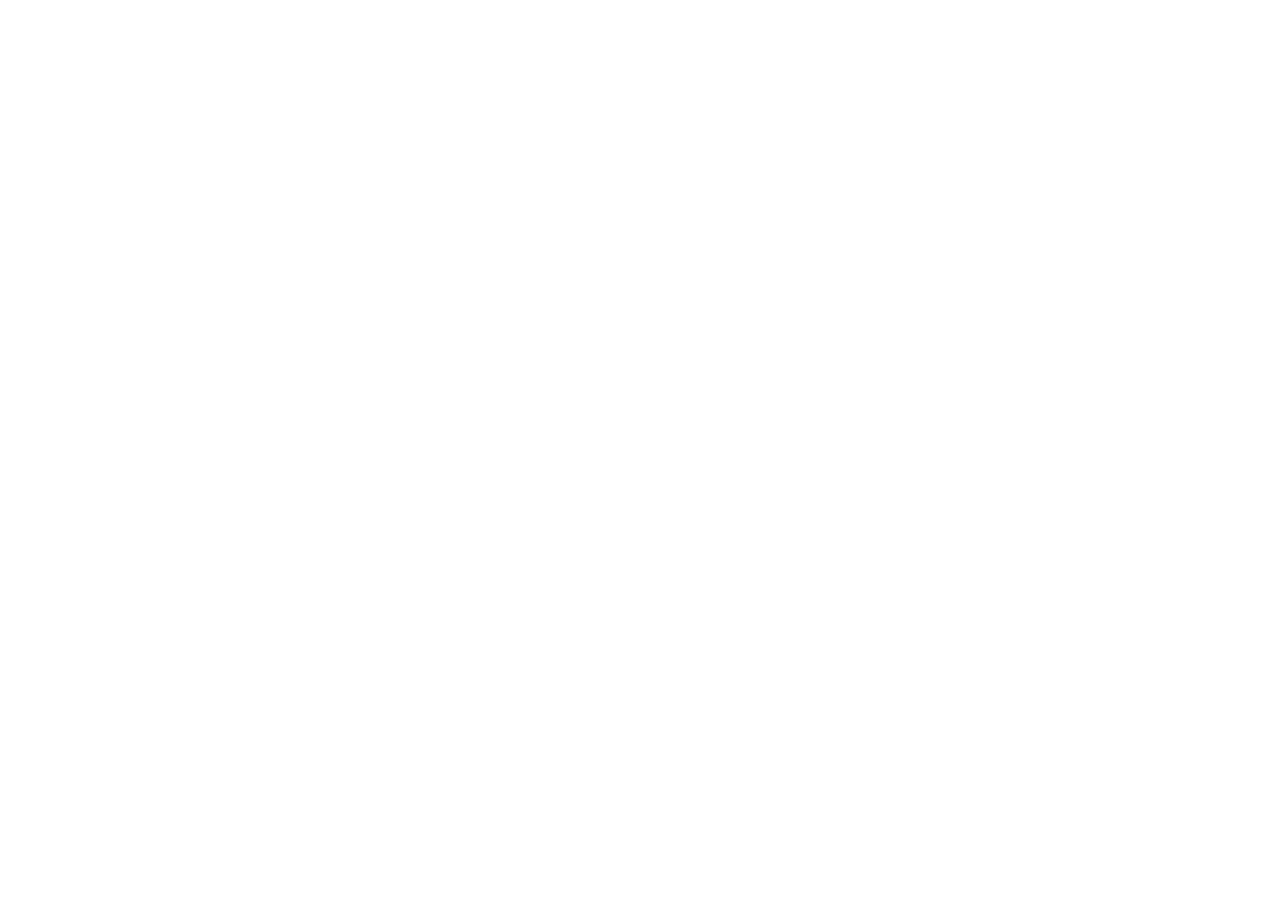
==== index.html @ fe12e8d1 "Attributions du fichier CSS au fichier HTML" ====
<!DOCTYPE html>
<html lang="fr">
<head>
    <meta charset="UTF-8">
    <meta http-equiv="X-UA-Compatible" content="IE=edge">
    <meta name="viewport" content="width=device-width, initial-scale=1.0">
    <link rel="stylesheet" href="style.scss">
    <title>Oh my Food</title>
</head>
<body>
    <header>

    </header>
    <main>

    </main>
    <footer>

    </footer>
</body>
</html>
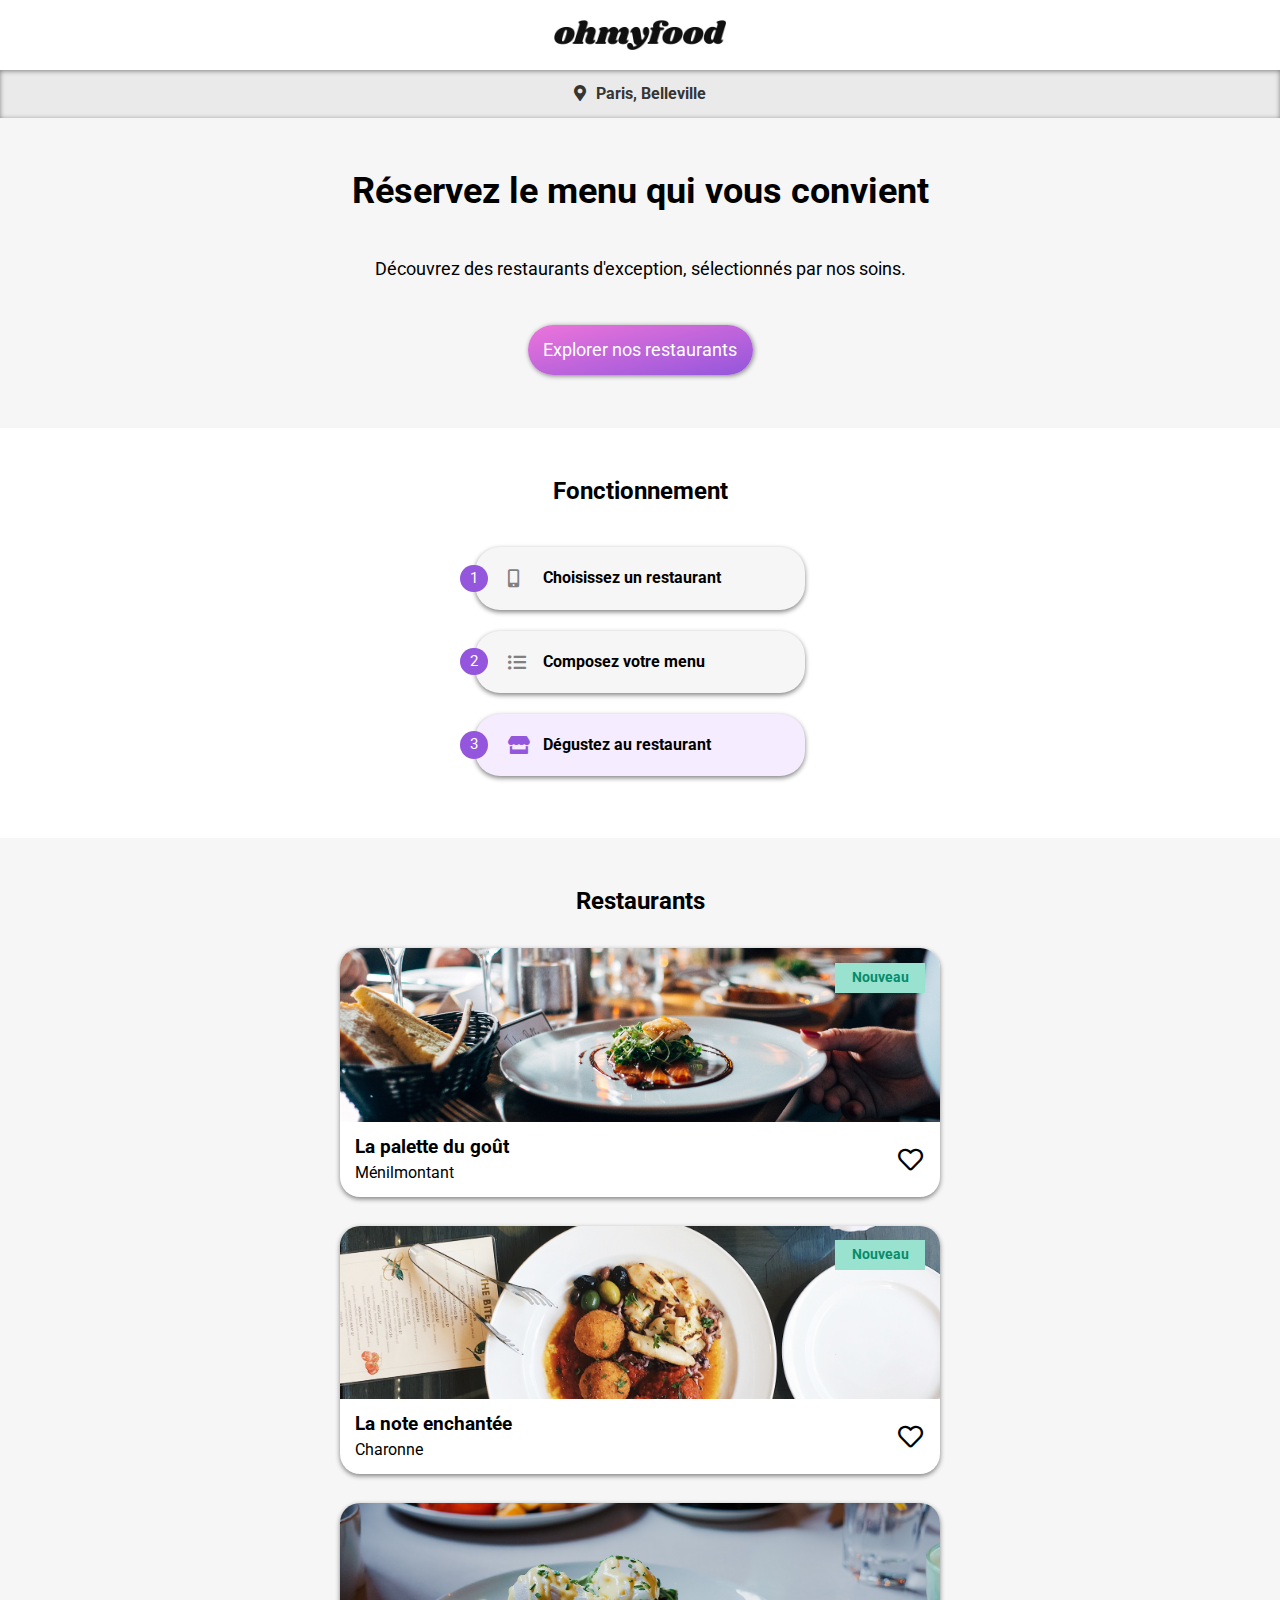
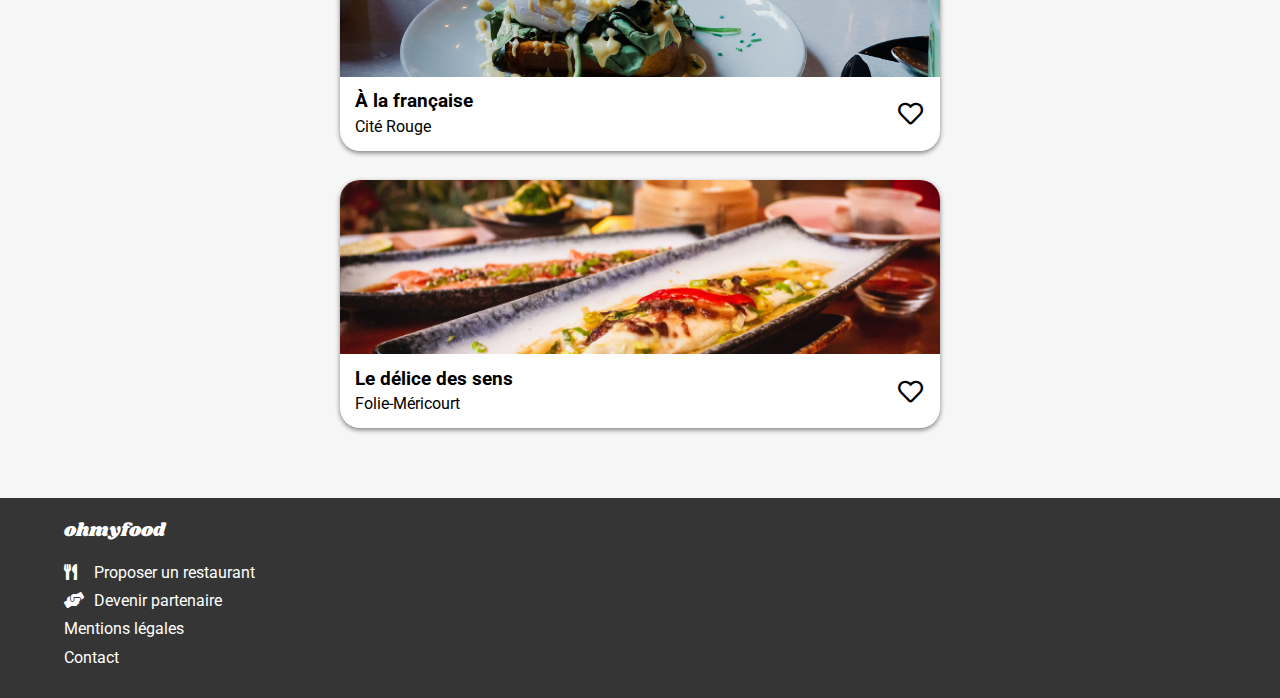
==== commit 4bb2cc5f: "Ajout du contenu HTML et CSS pour page d'accueil" ====
--- a/index.html
+++ b/index.html
@@ -1,21 +1,128 @@
 <!DOCTYPE html>
 <html lang="fr">
+
 <head>
     <meta charset="UTF-8">
     <meta http-equiv="X-UA-Compatible" content="IE=edge">
     <meta name="viewport" content="width=device-width, initial-scale=1.0">
-    <link rel="stylesheet" href="style.scss">
+    <link rel="preconnect" href="https://fonts.googleapis.com">
+    <link rel="preconnect" href="https://fonts.gstatic.com" crossorigin>
+    <link href="https://fonts.googleapis.com/css2?family=Roboto:ital,wght@0,100;0,300;0,400;0,500;0,700;0,900;1,100;1,300;1,400;1,500;1,700;1,900&display=swap" rel="stylesheet">
+    <link href="https://fonts.googleapis.com/css2?family=Shrikhand&display=swap" rel="stylesheet">
+    <link rel="stylesheet" href="https://use.fontawesome.com/releases/v5.7.1/css/all.css">
+    <link rel="stylesheet" href="css/normalize.css">
+    <link rel="stylesheet" href="css/style.css">
     <title>Oh my Food</title>
 </head>
+
 <body>
     <header>
-
+        <img id="logo" src="images/ohmyfood.png" alt="Logo du site">
     </header>
     <main>
+        <div id="localisation"><i class="fa fa-map-marker-alt"></i>Paris, Belleville</div>
+
+        <section id="explorer">
+            <h1>Réservez le menu qui vous convient</h1>
+            <p>Découvrez des restaurants d'exception, sélectionnés par nos soins.</p>
+            <a href="#sectionresto" id="explore-btn">Explorer nos restaurants</a>
+        </section>
+
+        <section id="fonction">
+            <h2>Fonctionnement</h2>
+            <ol>
+                <li><i class="fa fa-mobile-alt"></i>Choisissez un restaurant</li>
+                <li><i class="fa fa-list-ul"></i>Composez votre menu</li>
+                <li><i class="fa fa-store"></i>Dégustez au restaurant</li>
+            </ol>
+        </section>
+
+        <section id="section-resto">
+            <div id="resto-titre">
+                <h2>Restaurants</h2>
+            </div>
+            <div id="allrestos">
+                <a href="html/la-palette-du-gout.html">
+                    <div class="restaurant">
+                        <p class="new">Nouveau</p>
+                        <img src="images/jay-wennington-N_Y88TWmGwA-unsplash.jpg" alt="La palette du goût"
+                            title="La palette du goût">
+                        <div class="info-resto">
+                            <div>
+                                <h3 class="resto-name">La palette du goût</h3>
+                                <p class="resto-ville">Ménilmontant</p>
+                            </div>
+                            <div class="heart">
+                                <i class="far fa-heart"></i>
+                                <i class="fa fa-heart"></i>
+                            </div>
+                        </div>
+                    </div>
+                </a>
+                <a href="html/la-note-enchantee.html">
+                    <div class="restaurant">
+                        <p class="new">Nouveau</p>
+                        <img src="images/stil-u2Lp8tXIcjw-unsplash.jpg" alt="La note enchantée"
+                            title="La note enchantée">
+                        <div class="info-resto">
+                            <div>
+                                <h3 class="resto-name">La note enchantée</h3>
+                                <p class="resto-ville">Charonne</p>
+                            </div>
+                            <div class="heart">
+                                <i class="far fa-heart"></i>
+                                <i class="fa fa-heart"></i>
+                            </div>
+                        </div>
+                    </div>
+                </a>
+                <a href="html/a-la-francaise.html">
+                    <div class="restaurant">
+                        <img src="images/toa-heftiba-DQKerTsQwi0-unsplash.jpg" alt="À la française"
+                            title="À la française">
+                        <div class="info-resto">
+                            <div>
+                                <h3 class="resto-name">À la française</h3>
+                                <p class="resto-ville">Cité Rouge</p>
+                            </div>
+                            <div class="heart">
+                                <i class="far fa-heart"></i>
+                                <i class="fa fa-heart"></i>
+                            </div>
+                        </div>
+                    </div>
+                </a>
+                <a href="html/le-delice-des-sens.html">
+                    <div class="restaurant">
+                        <img src="images/louis-hansel-shotsoflouis-qNBGVyOCY8Q-unsplash.jpg"
+                            alt="Le délice des sens" title="Le délice des sens">
+                        <div class="info-resto">
+                            <div>
+                                <h3 class="resto-name">Le délice des sens</h3>
+                                <p class="resto-ville">Folie-Méricourt</p>
+                            </div>
+                            <div class="heart">
+                                <i class="far fa-heart"></i>
+                                <i class="fa fa-heart"></i>
+                            </div>
+                        </div>
+                    </div>
+                </a>
+            </div>
+        </section>
 
     </main>
     <footer>
+        <div>
+          <h3>ohmyfood</h3>
+          <ul>
+            <li><a href="#"><i class="fa fa-utensils"></i>Proposer un restaurant</a></li>
+            <li><a href="#"><i class="fa fa-hands-helping"></i>Devenir partenaire</a></li>
+            <li><a href="#">Mentions légales</a></li>
+            <li><a href="mailto:ohmyfood@gmail.com" title="Nous contacter">Contact</a></li>
+          </ul>
+        </div>
+      </footer>
+</body>
 
-    </footer>
-</body>
 </html>--- a/css/style.css
+++ b/css/style.css
@@ -0,0 +1,313 @@
+
+  html {
+    font-family: "Roboto";
+    --main-color: #0065FC;
+    --second-color: #f2f2f2;
+    overflow-x: hidden;
+  }
+  
+  img {
+    height: 100%;
+    object-fit: cover;
+  }
+  
+  body {
+    margin: 0;
+    color: black;
+  }
+  
+  header {
+    height: 70px;
+    display: flex;
+    justify-content: center;
+    align-items: center;
+  }
+  
+  #logo {
+    height: 30px;
+  }
+  
+  #localisation {
+    padding: 15px 0px 15px 0px;
+    text-align: center;
+    background-color: #EAEAEA;
+    box-shadow: inset 0 1px 5px grey;
+    color: #353535;
+    font-weight: bold;
+  }
+  
+  #localisation i {
+    margin-right: 10px;
+  }
+  
+  section {
+    padding: 30px 30px 30px 30px;
+  }
+  
+  #explorer {
+    height: 250px;
+    background-color:#F6F6F6;
+    display: flex;
+    flex-direction: column;
+    justify-content: space-around;
+    align-items: center;
+    text-align: center;
+    font-size: 18px;
+  }
+  
+  #explorer * {
+    margin: 0;
+  }
+  
+  #explore-btn {
+    height: 50px;
+    width: 225px;
+    border-radius: 25px;
+    border: none;
+    box-shadow: 1px 1px 5px grey;
+    background: linear-gradient(to bottom right, #ED74DA, #9356DC);
+    color: white;
+    font-size: 1.1rem;
+    text-decoration: none;
+    display: flex;
+    justify-content: center;
+    align-items: center;
+  }
+  
+  #explore-btn:hover {
+    cursor: pointer;
+    filter: brightness(110%);
+    box-shadow: 3px 3px 5px grey;
+  }
+  
+  #fonction {
+    height: 350px;
+    display: flex;
+    flex-direction: column;
+  }
+  
+  #fonction ol {
+    height: 250px;
+    width: 330px;
+    padding: 0 15px;
+    list-style: none;
+    display: flex;
+    flex-direction: column;
+    justify-content: space-around;
+    align-self: center;
+    counter-reset: fonction-elem;
+  }
+  
+  #fonction li {
+    height: 25%;
+    display: flex;
+    align-items: center;
+    border-radius: 25px;
+    box-shadow: 0 2px 5px grey;
+    background-color: #F6F6F6;
+    counter-increment: fonction-elem;
+    font-weight: bold;
+  }
+  
+  #fonction li::before {
+    content: counter(fonction-elem);
+    margin-left: -15px;
+    margin-right: 20px;
+    border-radius: 25px;
+    color: white;
+    background-color: #9356DC;
+    padding: 5px 10px 5px 10px;
+    font-size: 15px;
+    font-weight: normal;
+  }
+  
+  #fonction li i {
+    color: grey;
+    font-size: 18px;
+    margin-right: 5px;
+  }
+  
+  #fonction li:nth-child(3) {
+    background-color: #F5EDFF;
+  }
+  
+  #fonction li:nth-child(3) i {
+    color: #9356DC;
+  }
+  
+  #section-resto {
+    height: 1200px;
+    display: flex;
+    flex-direction: column;
+    background-color:#F6F6F6;
+    overflow: hidden;
+  }
+  
+  #resto-titre {
+    height: 5%;
+  }
+  
+  #allrestos{
+    height: 90%;
+    padding-top: 20px;
+    display: flex;
+    flex-direction: column;
+    justify-content: space-between;
+    align-items: center;
+  }
+  
+  #allrestos a {
+    height: 23%;
+    display: flex;
+    justify-content: center;
+    align-items: center;
+    text-decoration: none;
+    color: inherit;
+  }
+  
+  .restaurant {
+    position: relative;
+    height: 100%;
+    width: 330px;
+    display: flex;
+    flex-direction: column;
+    border-radius: 20px;
+    background-color: white;
+    box-shadow: 0 2px 5px grey;
+    overflow: hidden;
+  }
+  
+  .restaurant .new {
+    position: absolute;
+    right: 15px;
+    height: 30px;
+    width: 90px;
+    display: flex;
+    align-items: center;
+    justify-content: center;
+    background-color: #99E2D0;
+    color: #078C6B;
+    font-weight: bold;
+    font-size: .9em;
+  }
+  
+  .restaurant > img {
+    height: 70%;
+  }
+  
+  .info-resto {
+    height: 30%;
+    padding: 0 15px;
+    display: flex;
+    justify-content: space-between;
+    align-items: center;
+  }
+  
+  .resto-name {
+    margin: 5px 0;
+  }
+  
+  .resto-ville {
+    margin: 5px 0;
+  }
+  
+  .heart {
+    position: relative;
+    font-size: 25px;
+  }
+  
+  .heart:hover .far.fa-heart {
+    transition-property: transform;
+    transition-duration: 200ms;
+    transition-delay: 300ms;
+    transform: scale(0);
+  }
+  
+  .heart:hover .fa.fa-heart {
+    transform: scale(1)
+  }
+  
+  .fa-heart {
+    width: 30px;
+    height: 30px;
+    display: flex;
+    justify-content: center;
+    align-items: center;
+    overflow: hidden;
+  }
+  
+  .far.fa-heart {
+    position: absolute;
+    left: 0;
+    top: 0;
+    color: inherit;
+  }
+  
+  .fa.fa-heart {
+    background: linear-gradient(to top right, #ED74DA, #9356DC);
+    -webkit-background-clip: text;
+    background-clip: text;
+    color: transparent;
+    transition-property: transform;
+    transition-duration: 500ms;
+    transform: scale(0);
+  }
+  
+  footer {
+    height: 200px;
+    position: relative;
+    bottom: 0;
+    background-color: #353535;
+    color: white;
+    display: flex;
+    align-items: center;
+  }
+  
+  footer > div {
+    height: 180px;
+    padding-left: 5%;
+    display: flex;
+    flex-direction: column;
+    justify-content: space-around;
+  }
+  
+  footer h3 {
+    margin: 0;
+    font-family: "Shrikhand";
+    font-weight: normal;
+  }
+  
+  footer a {
+    text-decoration: none;
+    color: inherit;
+  }
+  
+  ul {
+    list-style: none;
+    padding: 0;
+    margin: 0;
+  }
+  
+  li {
+    margin-bottom: 10px;
+  }
+  
+  li i {
+    width: 30px;
+  }
+  
+  /* Tablette et plus */
+  @media screen and (min-width: 700px) {
+    #fonction {
+      align-items: center;
+    }
+  
+    .restaurant{
+        width : 600px;
+    }
+
+    #resto-titre {
+      display: flex;
+      justify-content: center;
+    }
+  }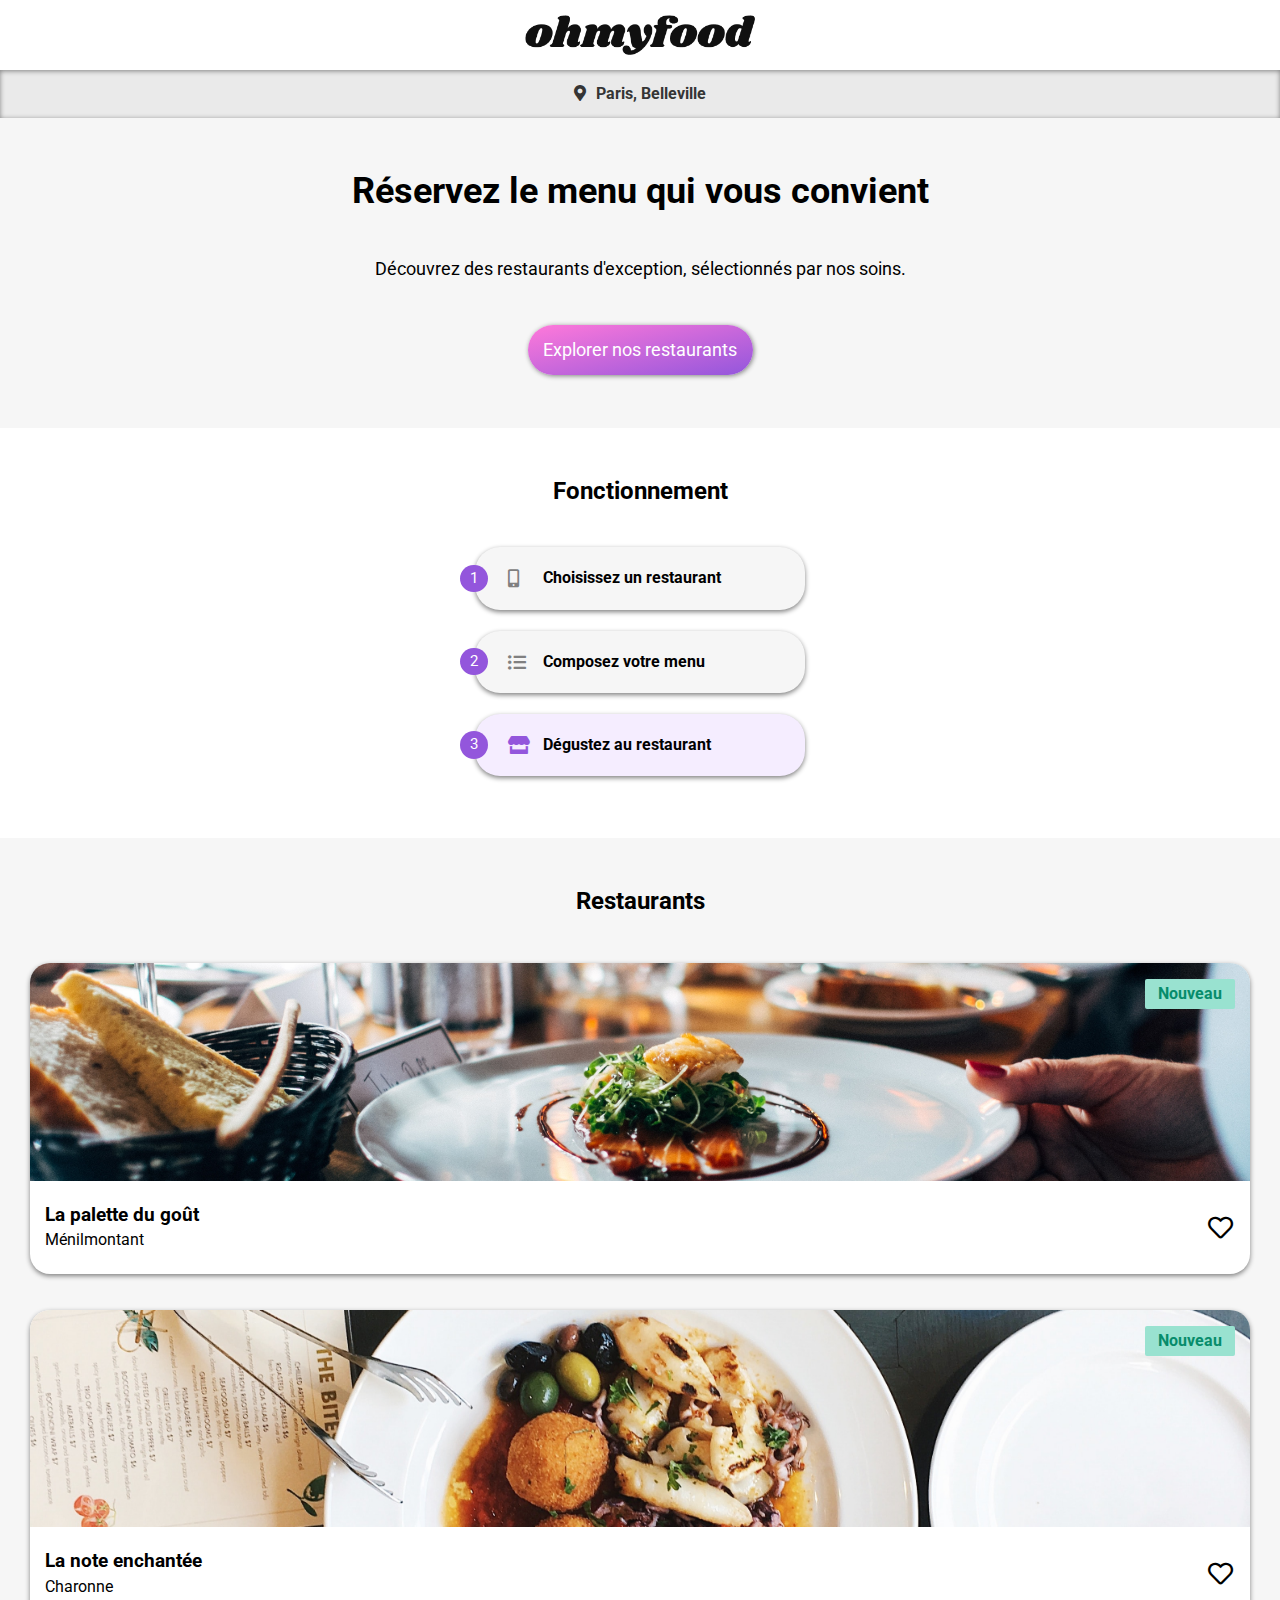
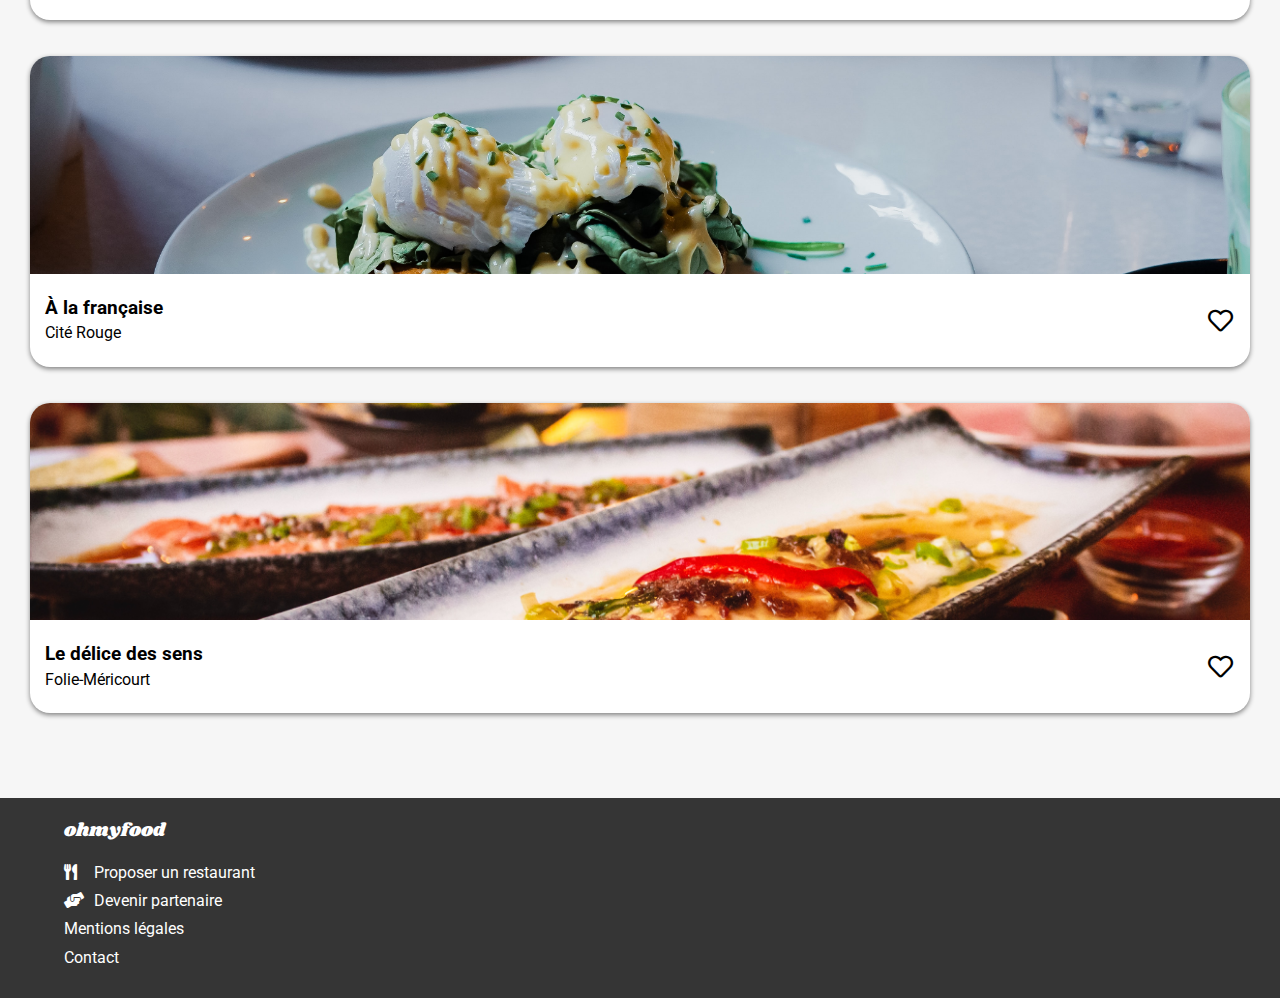
==== commit f4bdde47: "Intégration des variables couleurs CSS" ====
--- a/index.html
+++ b/index.html
@@ -5,8 +5,6 @@
     <meta charset="UTF-8">
     <meta http-equiv="X-UA-Compatible" content="IE=edge">
     <meta name="viewport" content="width=device-width, initial-scale=1.0">
-    <link rel="preconnect" href="https://fonts.googleapis.com">
-    <link rel="preconnect" href="https://fonts.gstatic.com" crossorigin>
     <link href="https://fonts.googleapis.com/css2?family=Roboto:ital,wght@0,100;0,300;0,400;0,500;0,700;0,900;1,100;1,300;1,400;1,500;1,700;1,900&display=swap" rel="stylesheet">
     <link href="https://fonts.googleapis.com/css2?family=Shrikhand&display=swap" rel="stylesheet">
     <link rel="stylesheet" href="https://use.fontawesome.com/releases/v5.7.1/css/all.css">
@@ -25,7 +23,7 @@
         <section id="explorer">
             <h1>Réservez le menu qui vous convient</h1>
             <p>Découvrez des restaurants d'exception, sélectionnés par nos soins.</p>
-            <a href="#sectionresto" id="explore-btn">Explorer nos restaurants</a>
+            <a href="#section-resto" id="explore-btn">Explorer nos restaurants</a>
         </section>
 
         <section id="fonction">
@@ -42,7 +40,7 @@
                 <h2>Restaurants</h2>
             </div>
             <div id="allrestos">
-                <a href="html/la-palette-du-gout.html">
+                <a href="html/lapalettedugout.html">
                     <div class="restaurant">
                         <p class="new">Nouveau</p>
                         <img src="images/jay-wennington-N_Y88TWmGwA-unsplash.jpg" alt="La palette du goût"
@@ -52,14 +50,14 @@
                                 <h3 class="resto-name">La palette du goût</h3>
                                 <p class="resto-ville">Ménilmontant</p>
                             </div>
-                            <div class="heart">
+                            <div class="coeur">
                                 <i class="far fa-heart"></i>
                                 <i class="fa fa-heart"></i>
                             </div>
                         </div>
                     </div>
                 </a>
-                <a href="html/la-note-enchantee.html">
+                <a href="html/lanoteenchantee.html">
                     <div class="restaurant">
                         <p class="new">Nouveau</p>
                         <img src="images/stil-u2Lp8tXIcjw-unsplash.jpg" alt="La note enchantée"
@@ -69,14 +67,14 @@
                                 <h3 class="resto-name">La note enchantée</h3>
                                 <p class="resto-ville">Charonne</p>
                             </div>
-                            <div class="heart">
+                            <div class="coeur">
                                 <i class="far fa-heart"></i>
                                 <i class="fa fa-heart"></i>
                             </div>
                         </div>
                     </div>
                 </a>
-                <a href="html/a-la-francaise.html">
+                <a href="html/alafrancaise.html">
                     <div class="restaurant">
                         <img src="images/toa-heftiba-DQKerTsQwi0-unsplash.jpg" alt="À la française"
                             title="À la française">
@@ -85,14 +83,14 @@
                                 <h3 class="resto-name">À la française</h3>
                                 <p class="resto-ville">Cité Rouge</p>
                             </div>
-                            <div class="heart">
+                            <div class="coeur">
                                 <i class="far fa-heart"></i>
                                 <i class="fa fa-heart"></i>
                             </div>
                         </div>
                     </div>
                 </a>
-                <a href="html/le-delice-des-sens.html">
+                <a href="html/ledelicedessens.html">
                     <div class="restaurant">
                         <img src="images/louis-hansel-shotsoflouis-qNBGVyOCY8Q-unsplash.jpg"
                             alt="Le délice des sens" title="Le délice des sens">
@@ -101,7 +99,7 @@
                                 <h3 class="resto-name">Le délice des sens</h3>
                                 <p class="resto-ville">Folie-Méricourt</p>
                             </div>
-                            <div class="heart">
+                            <div class="coeur">
                                 <i class="far fa-heart"></i>
                                 <i class="fa fa-heart"></i>
                             </div>
--- a/css/style.css
+++ b/css/style.css
@@ -1,8 +1,9 @@
 
   html {
     font-family: "Roboto";
-    --main-color: #0065FC;
-    --second-color: #f2f2f2;
+    --main-color: #9356DC;
+    --second-color: #FF79DA;
+    --third-color : #99E2D0;
     overflow-x: hidden;
   }
   
@@ -24,7 +25,7 @@
   }
   
   #logo {
-    height: 30px;
+    height: 40px;
   }
   
   #localisation {
@@ -65,9 +66,8 @@
     border-radius: 25px;
     border: none;
     box-shadow: 1px 1px 5px grey;
-    background: linear-gradient(to bottom right, #ED74DA, #9356DC);
+    background: linear-gradient(to bottom right, var(--second-color), var(--main-color));
     color: white;
-    font-size: 1.1rem;
     text-decoration: none;
     display: flex;
     justify-content: center;
@@ -115,7 +115,7 @@
     margin-right: 20px;
     border-radius: 25px;
     color: white;
-    background-color: #9356DC;
+    background-color: var(--main-color);
     padding: 5px 10px 5px 10px;
     font-size: 15px;
     font-weight: normal;
@@ -132,11 +132,11 @@
   }
   
   #fonction li:nth-child(3) i {
-    color: #9356DC;
+    color: var(--main-color);
   }
   
   #section-resto {
-    height: 1200px;
+    height: 1500px;
     display: flex;
     flex-direction: column;
     background-color:#F6F6F6;
@@ -158,6 +158,7 @@
   
   #allrestos a {
     height: 23%;
+    width:100%;
     display: flex;
     justify-content: center;
     align-items: center;
@@ -168,7 +169,7 @@
   .restaurant {
     position: relative;
     height: 100%;
-    width: 330px;
+    width:100%;
     display: flex;
     flex-direction: column;
     border-radius: 20px;
@@ -185,10 +186,11 @@
     display: flex;
     align-items: center;
     justify-content: center;
-    background-color: #99E2D0;
+    background-color: var(--third-color);
+    border-radius: 2px;
     color: #078C6B;
     font-weight: bold;
-    font-size: .9em;
+    font-size: 16px;
   }
   
   .restaurant > img {
@@ -211,19 +213,19 @@
     margin: 5px 0;
   }
   
-  .heart {
+  .coeur {
     position: relative;
     font-size: 25px;
   }
   
-  .heart:hover .far.fa-heart {
+  .coeur:hover .far.fa-heart {
     transition-property: transform;
     transition-duration: 200ms;
     transition-delay: 300ms;
     transform: scale(0);
   }
   
-  .heart:hover .fa.fa-heart {
+  .coeur:hover .fa.fa-heart {
     transform: scale(1)
   }
   
@@ -244,7 +246,7 @@
   }
   
   .fa.fa-heart {
-    background: linear-gradient(to top right, #ED74DA, #9356DC);
+    background: linear-gradient(to top right, #ED74DA, var(--main-color));
     -webkit-background-clip: text;
     background-clip: text;
     color: transparent;
@@ -303,7 +305,11 @@
     }
   
     .restaurant{
-        width : 600px;
+        width : 100%;
+    }
+
+    .restaurant a{
+        width : 100%;
     }
 
     #resto-titre {
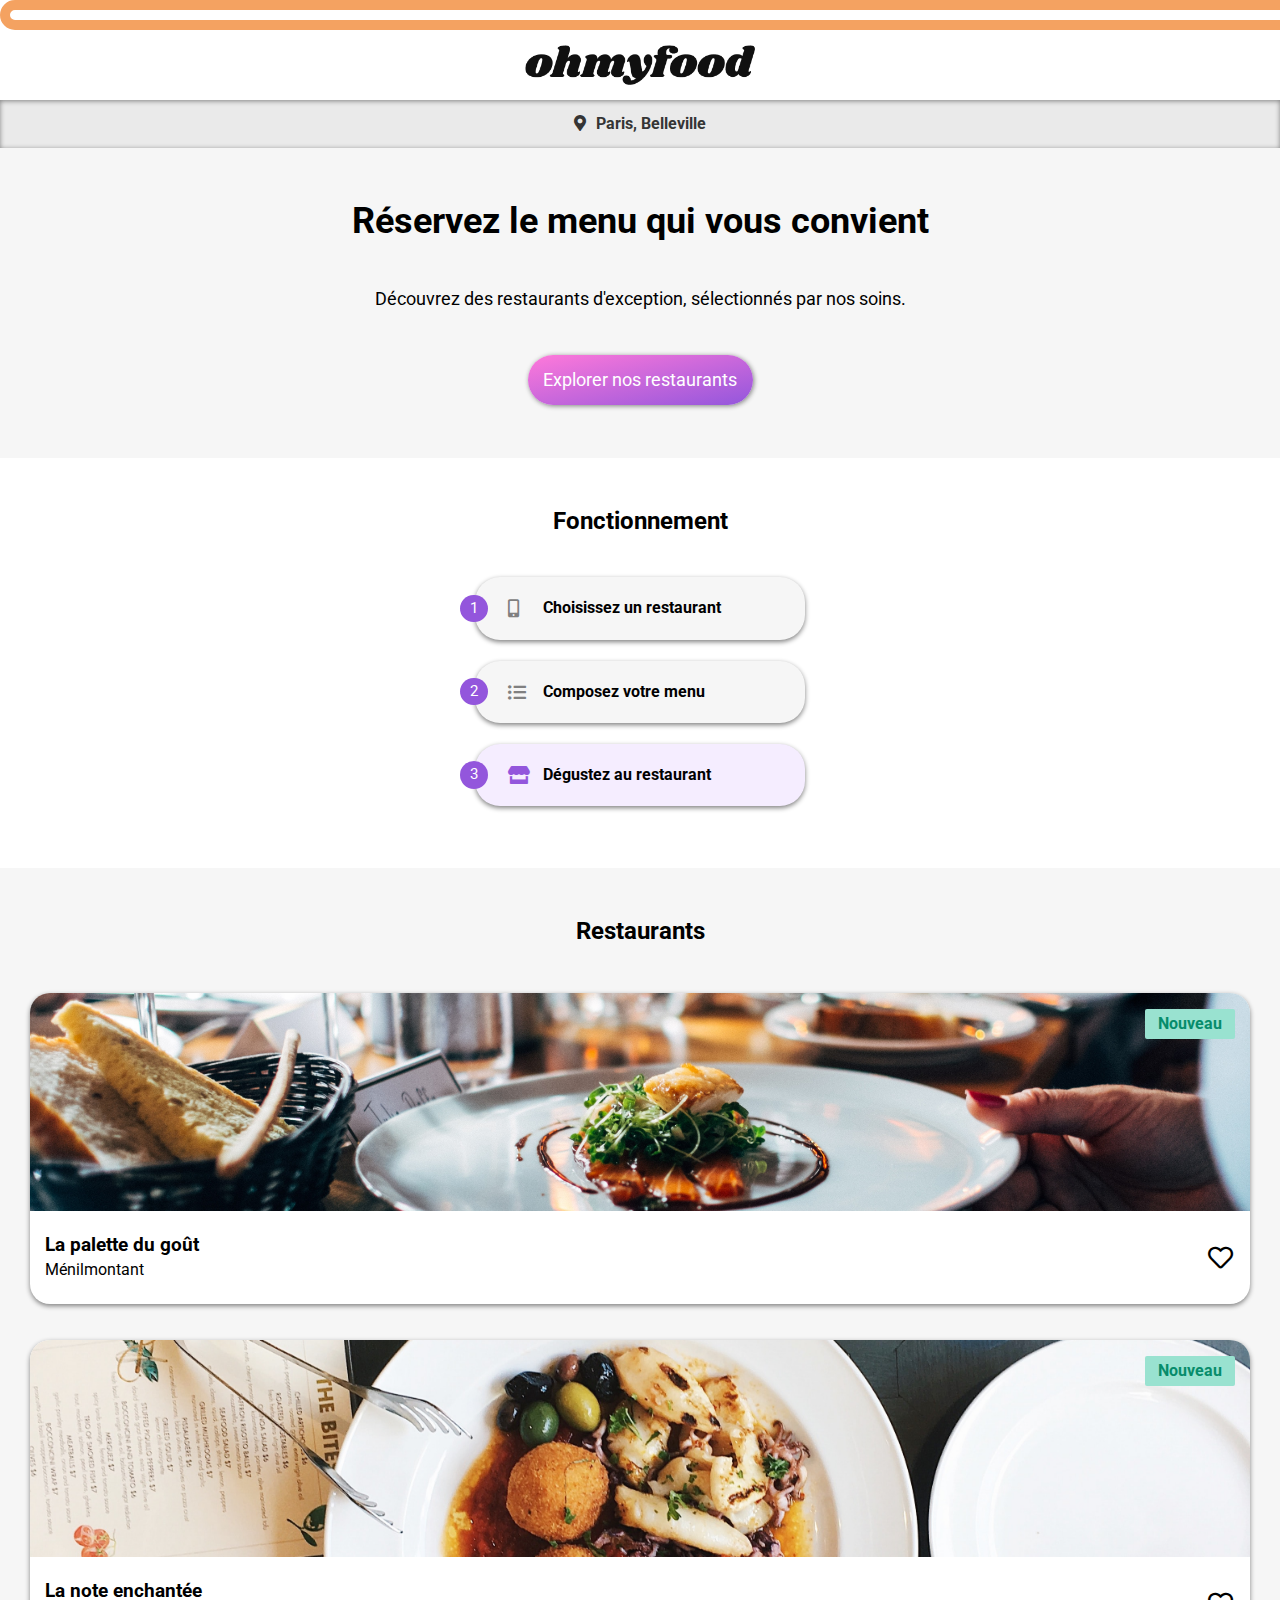
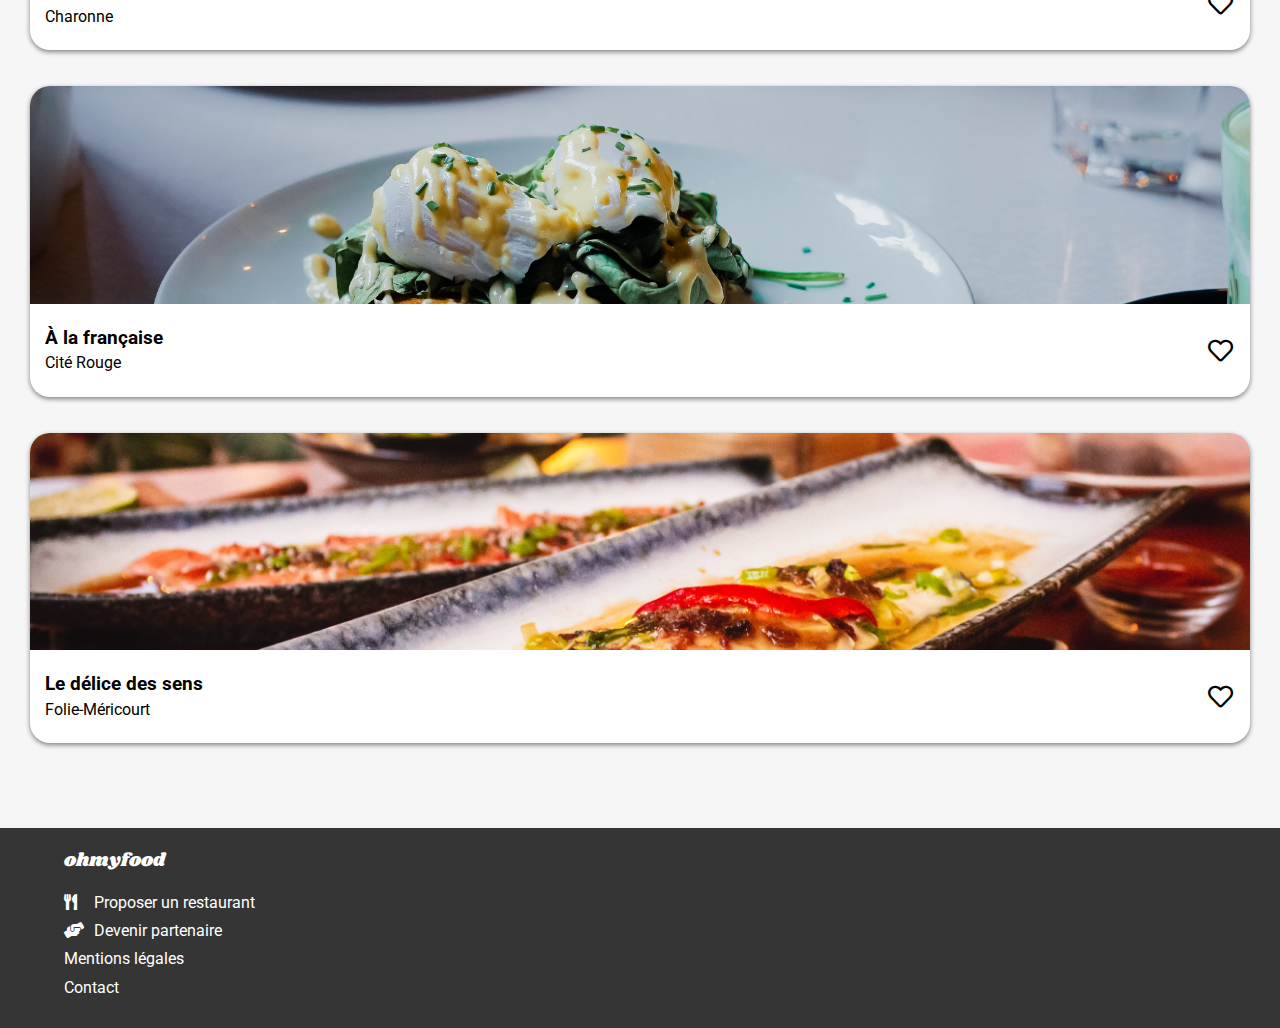
==== commit 5444df76: "Ajout des fichiers HTML pr chaque restaurant + CSS" ====
--- a/index.html
+++ b/index.html
@@ -5,7 +5,9 @@
     <meta charset="UTF-8">
     <meta http-equiv="X-UA-Compatible" content="IE=edge">
     <meta name="viewport" content="width=device-width, initial-scale=1.0">
-    <link href="https://fonts.googleapis.com/css2?family=Roboto:ital,wght@0,100;0,300;0,400;0,500;0,700;0,900;1,100;1,300;1,400;1,500;1,700;1,900&display=swap" rel="stylesheet">
+    <link
+        href="https://fonts.googleapis.com/css2?family=Roboto:ital,wght@0,100;0,300;0,400;0,500;0,700;0,900;1,100;1,300;1,400;1,500;1,700;1,900&display=swap"
+        rel="stylesheet">
     <link href="https://fonts.googleapis.com/css2?family=Shrikhand&display=swap" rel="stylesheet">
     <link rel="stylesheet" href="https://use.fontawesome.com/releases/v5.7.1/css/all.css">
     <link rel="stylesheet" href="css/normalize.css">
@@ -14,9 +16,15 @@
 </head>
 
 <body>
+
+    <div class="progress">
+        <div class="color"></div>
+    </div>
+
     <header>
         <img id="logo" src="images/ohmyfood.png" alt="Logo du site">
     </header>
+
     <main>
         <div id="localisation"><i class="fa fa-map-marker-alt"></i>Paris, Belleville</div>
 
@@ -92,8 +100,8 @@
                 </a>
                 <a href="html/ledelicedessens.html">
                     <div class="restaurant">
-                        <img src="images/louis-hansel-shotsoflouis-qNBGVyOCY8Q-unsplash.jpg"
-                            alt="Le délice des sens" title="Le délice des sens">
+                        <img src="images/louis-hansel-shotsoflouis-qNBGVyOCY8Q-unsplash.jpg" alt="Le délice des sens"
+                            title="Le délice des sens">
                         <div class="info-resto">
                             <div>
                                 <h3 class="resto-name">Le délice des sens</h3>
@@ -112,15 +120,15 @@
     </main>
     <footer>
         <div>
-          <h3>ohmyfood</h3>
-          <ul>
-            <li><a href="#"><i class="fa fa-utensils"></i>Proposer un restaurant</a></li>
-            <li><a href="#"><i class="fa fa-hands-helping"></i>Devenir partenaire</a></li>
-            <li><a href="#">Mentions légales</a></li>
-            <li><a href="mailto:ohmyfood@gmail.com" title="Nous contacter">Contact</a></li>
-          </ul>
+            <h3>ohmyfood</h3>
+            <ul>
+                <li><a href="#"><i class="fa fa-utensils"></i>Proposer un restaurant</a></li>
+                <li><a href="#"><i class="fa fa-hands-helping"></i>Devenir partenaire</a></li>
+                <li><a href="#">Mentions légales</a></li>
+                <li><a href="mailto:ohmyfood@gmail.com" title="Nous contacter">Contact</a></li>
+            </ul>
         </div>
-      </footer>
+    </footer>
 </body>
 
 </html>--- a/css/style.css
+++ b/css/style.css
@@ -1,5 +1,39 @@
-
-  html {
+.progress{
+    position: relative;
+    height: 10px;
+    width: 1110%;
+    border: 10px solid #f4a261;
+    border-radius: 15px;
+}
+
+.progress .color{
+    position: absolute;
+    background-color: red;
+    width: 0px;
+    height: 10px;
+    border-radius: 15px;
+    animation: progres 4s infinite linear;    
+}
+
+@keyframes progres{
+    0%{
+      width: 0%;
+    }
+    25%{
+        width: 50%;
+    }
+    50%{
+        width: 75%;
+    }
+    75%{
+        width: 85%;
+    }
+    100%{
+        width: 100%;
+    }
+}
+
+html {
     font-family: "Roboto";
     --main-color: #9356DC;
     --second-color: #FF79DA;
@@ -14,7 +48,7 @@
   
   body {
     margin: 0;
-    color: black;
+    color : black;
   }
   
   header {
@@ -89,7 +123,7 @@
   #fonction ol {
     height: 250px;
     width: 330px;
-    padding: 0 15px;
+    padding: 0 15px 0 15px;
     list-style: none;
     display: flex;
     flex-direction: column;
@@ -299,7 +333,7 @@
   }
   
   /* Tablette et plus */
-  @media screen and (min-width: 700px) {
+  @media screen and (min-width: 425px) {
     #fonction {
       align-items: center;
     }
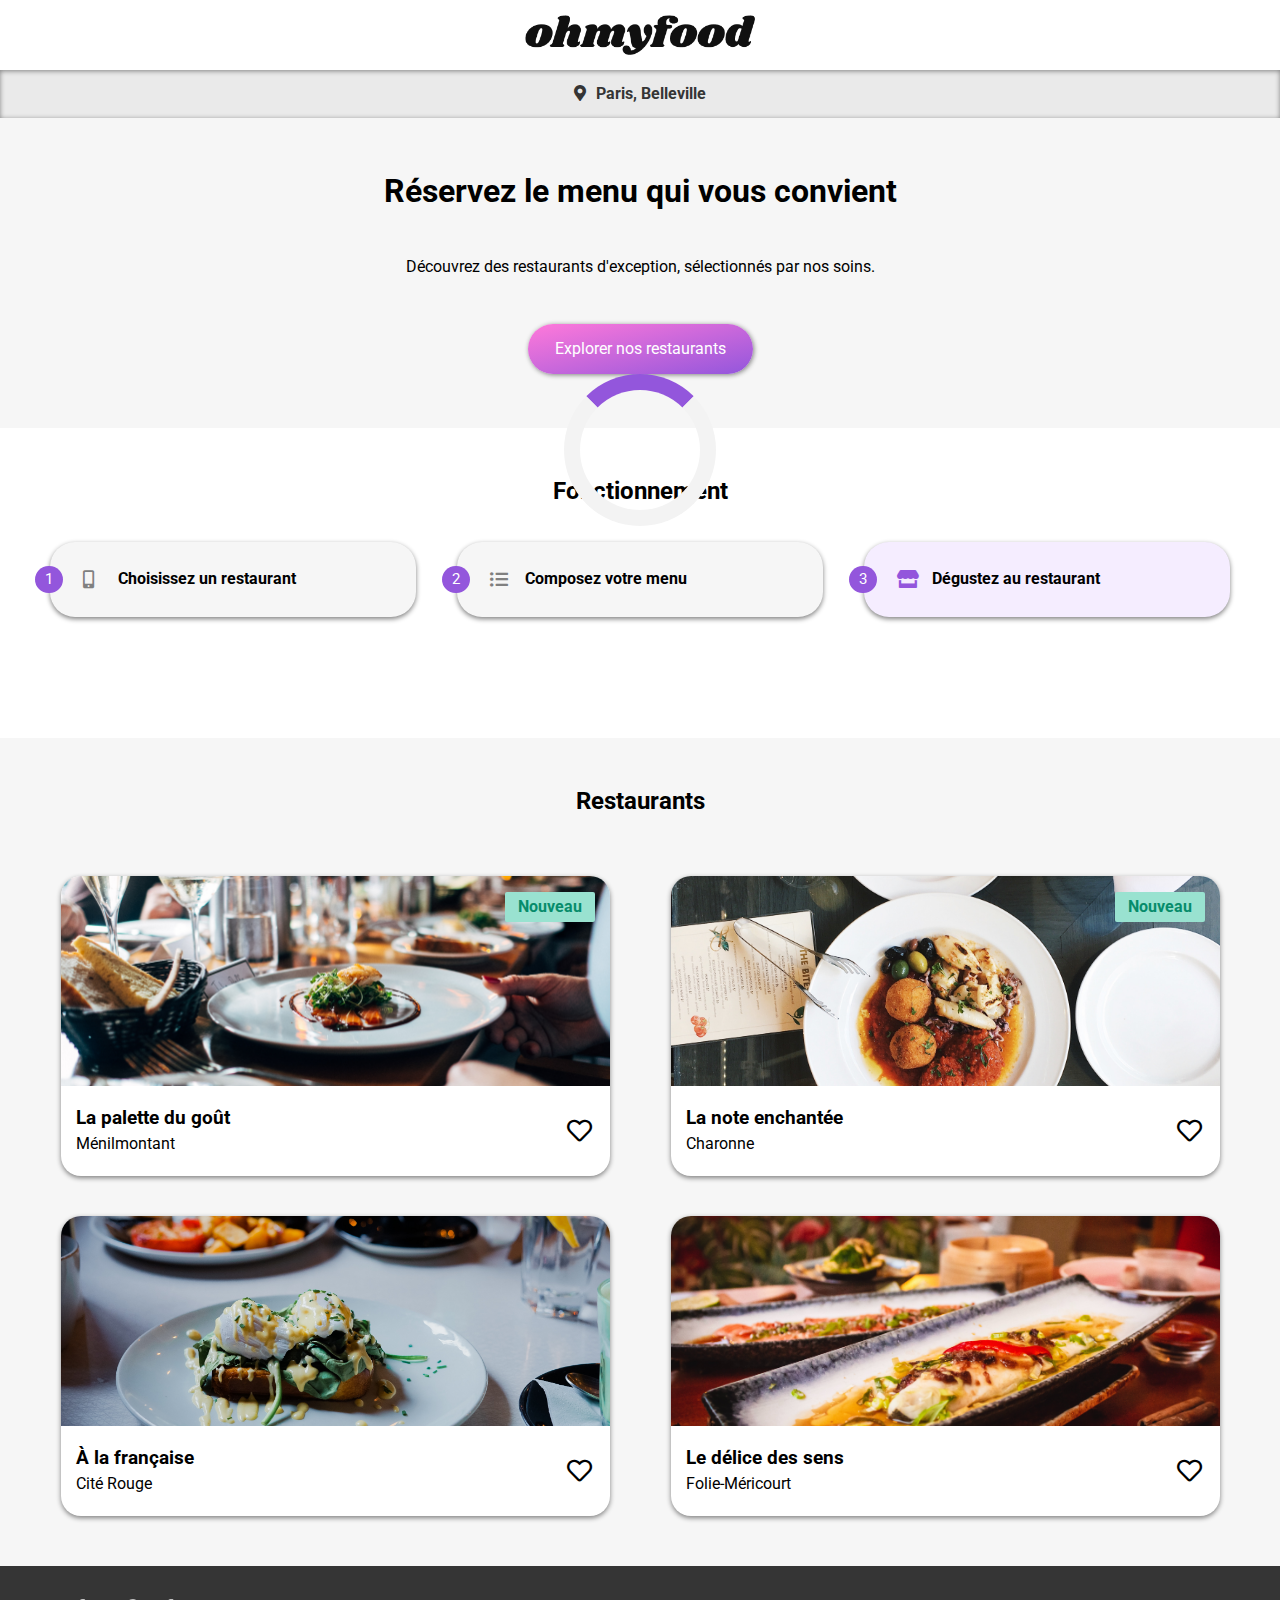
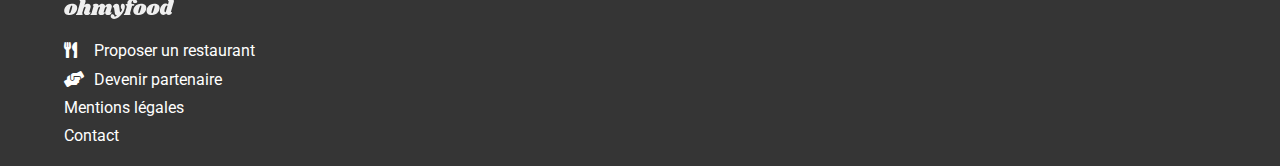
==== commit 48245f19: "media querie pc + animation css page resto HTML" ====
--- a/index.html
+++ b/index.html
@@ -16,11 +16,7 @@
 </head>
 
 <body>
-
-    <div class="progress">
-        <div class="color"></div>
-    </div>
-
+    <div class="loader"></div>
     <header>
         <img id="logo" src="images/ohmyfood.png" alt="Logo du site">
     </header>
@@ -120,7 +116,7 @@
     </main>
     <footer>
         <div>
-            <h3>ohmyfood</h3>
+            <img id="logofooter" src="images/ohmyfood@2x.svg" alt="Logo du site">
             <ul>
                 <li><a href="#"><i class="fa fa-utensils"></i>Proposer un restaurant</a></li>
                 <li><a href="#"><i class="fa fa-hands-helping"></i>Devenir partenaire</a></li>
--- a/css/style.css
+++ b/css/style.css
@@ -1,38 +1,3 @@
-.progress{
-    position: relative;
-    height: 10px;
-    width: 1110%;
-    border: 10px solid #f4a261;
-    border-radius: 15px;
-}
-
-.progress .color{
-    position: absolute;
-    background-color: red;
-    width: 0px;
-    height: 10px;
-    border-radius: 15px;
-    animation: progres 4s infinite linear;    
-}
-
-@keyframes progres{
-    0%{
-      width: 0%;
-    }
-    25%{
-        width: 50%;
-    }
-    50%{
-        width: 75%;
-    }
-    75%{
-        width: 85%;
-    }
-    100%{
-        width: 100%;
-    }
-}
-
 html {
     font-family: "Roboto";
     --main-color: #9356DC;
@@ -40,7 +5,26 @@
     --third-color : #99E2D0;
     overflow-x: hidden;
   }
-  
+
+  .loader {
+    position: absolute;
+    left: 50%;
+    top: 50%;
+    margin: -76px 0 0 -76px;
+    z-index: 1;
+    border: 16px solid #f3f3f3;
+    border-top: 16px solid var(--main-color);
+    border-radius: 50%;
+    width: 120px;
+    height: 120px;
+    animation: spin 2s linear infinite;
+  }
+
+  @keyframes spin {
+    0% { transform: rotate(0deg); }
+    100% { transform: rotate(360deg); }
+  }
+
   img {
     height: 100%;
     object-fit: cover;
@@ -87,7 +71,6 @@
     justify-content: space-around;
     align-items: center;
     text-align: center;
-    font-size: 18px;
   }
   
   #explorer * {
@@ -298,6 +281,13 @@
     display: flex;
     align-items: center;
   }
+
+  #logofooter{
+      object-fit: contain;
+      height : 110px;
+      width : 110px;
+      filter: invert(100%);
+  }
   
   footer > div {
     height: 180px;
@@ -333,16 +323,49 @@
   }
   
   /* Tablette et plus */
-  @media screen and (min-width: 425px) {
+  @media screen and (min-width: 1024px) {
     #fonction {
       align-items: center;
+      height : 250px;
+    }
+
+    #fonction ol{
+        flex-direction: row;
+        width : 100%;
+    }
+
+    #fonction li{
+        width : 30%;
+        height : 50%;
+    }
+
+    #section-resto{
+        height : 100%;
+    }
+
+    #allrestos{
+        flex-direction: row;
+        width : 100%;
+        flex-wrap: wrap;
+        justify-content: space-around;
     }
   
     .restaurant{
         width : 100%;
+        height : 300px;
+    }
+
+    #allrestos a{
+        height : 60%;
+        width : 45%;
+        margin : 20px 0;
     }
 
     .restaurant a{
+        width : 100%;
+    }
+
+    .restaurant > img{
         width : 100%;
     }
 
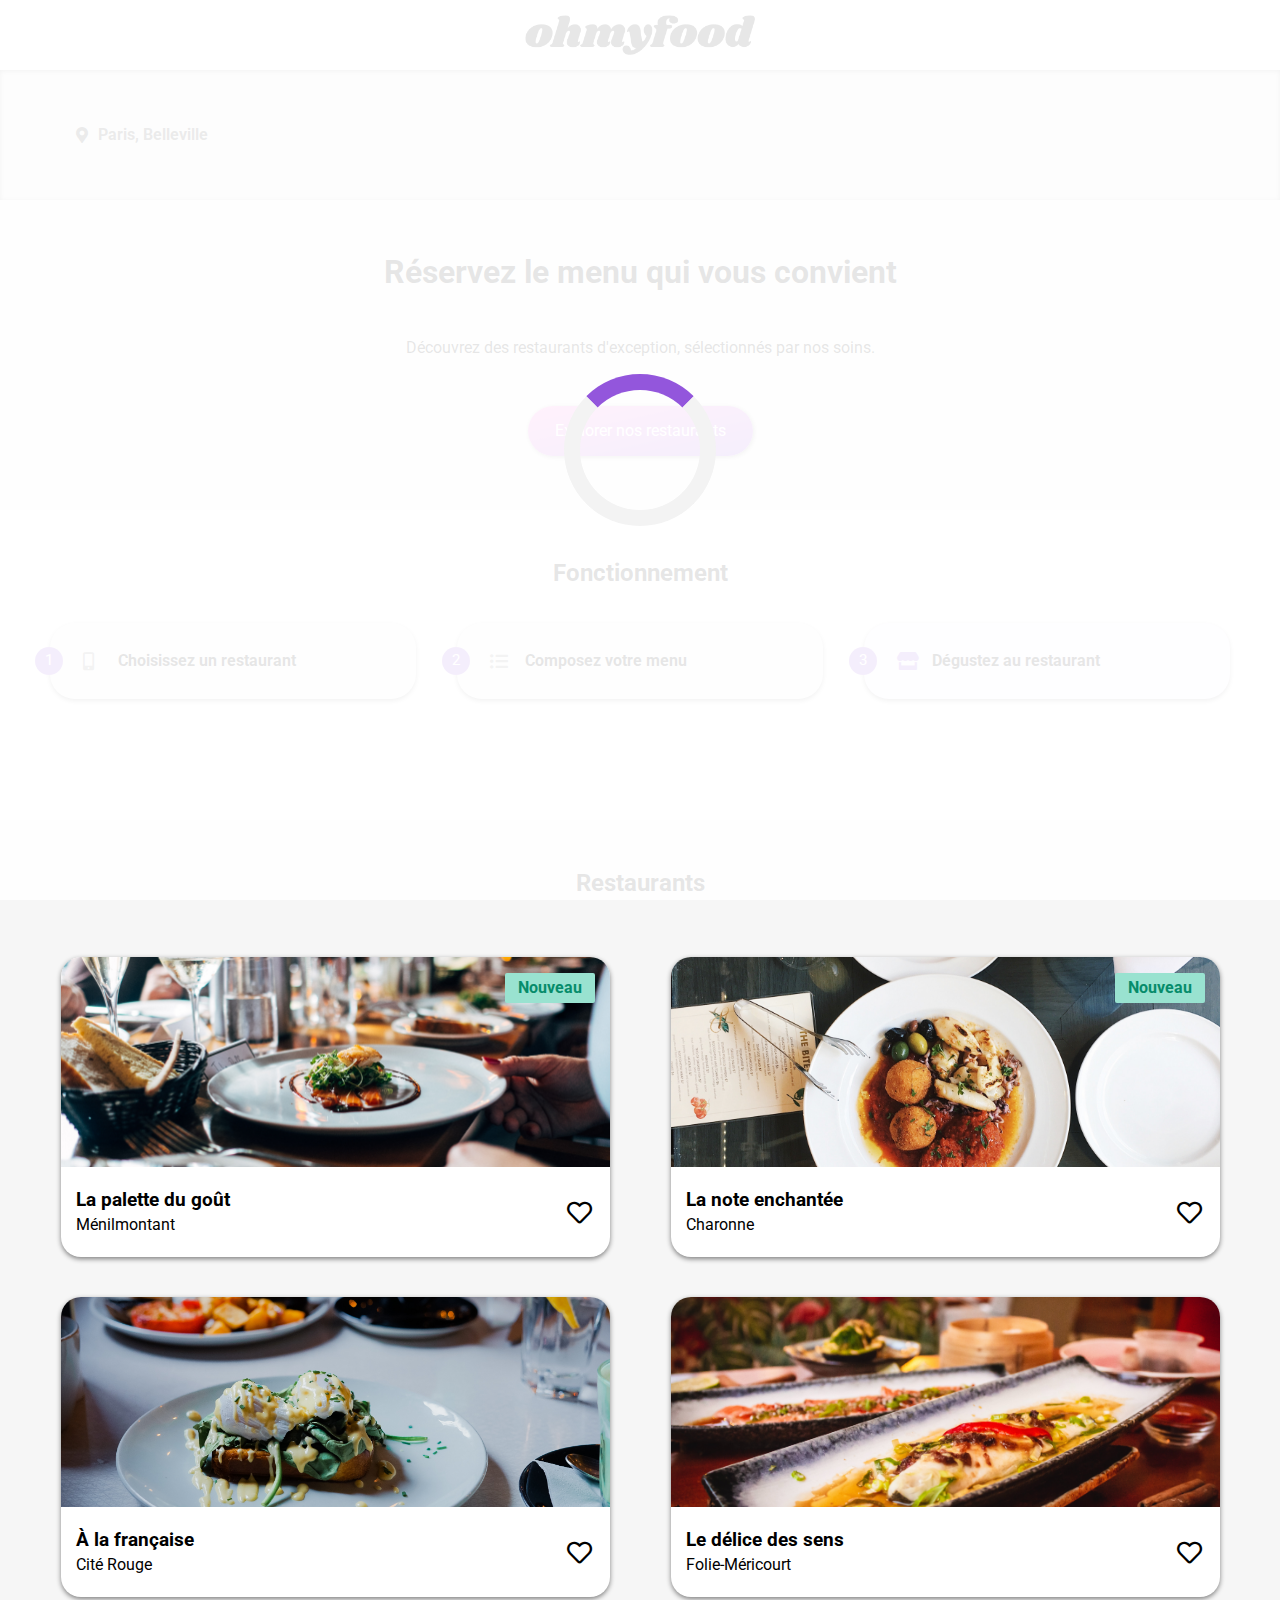
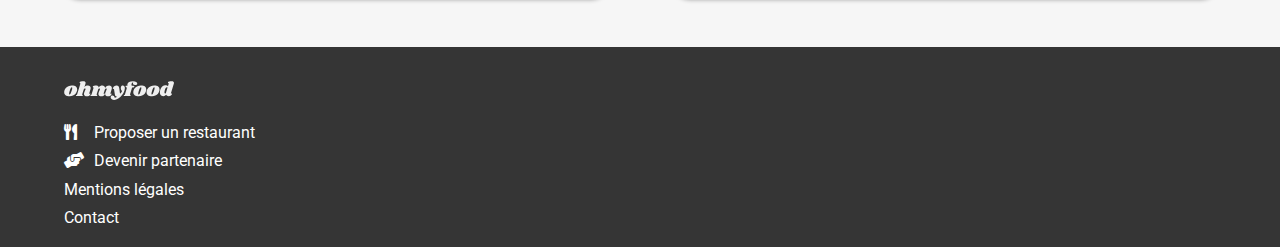
==== commit 2f6f61a8: "Map Google home +  media queries (tab/smartphones)" ====
--- a/index.html
+++ b/index.html
@@ -16,13 +16,15 @@
 </head>
 
 <body>
-    <div class="loader"></div>
+    <div class="container">
+        <div class="loader"></div>
+    </div>
     <header>
         <img id="logo" src="images/ohmyfood.png" alt="Logo du site">
     </header>
 
     <main>
-        <div id="localisation"><i class="fa fa-map-marker-alt"></i>Paris, Belleville</div>
+        <div id="localisation"><i class="fa fa-map-marker-alt"></i>Paris, Belleville<div id="containmap"><iframe src="https://www.google.com/maps/embed?pb=!1m18!1m12!1m3!1d5248.639156781756!2d2.382304428002373!3d48.871184017154896!2m3!1f0!2f0!3f0!3m2!1i1024!2i768!4f13.1!3m3!1m2!1s0x47e66deb8dcf4d1d%3A0x6193d771823c73f6!2sQuartier%20de%20Belleville%2C%2075020%20Paris!5e0!3m2!1sfr!2sfr!4v1648026106680!5m2!1sfr!2sfr" id="map" width="100%" height="100" style="border:0;" allowfullscreen="" loading="lazy"></iframe></div></div>
 
         <section id="explorer">
             <h1>Réservez le menu qui vous convient</h1>
--- a/css/style.css
+++ b/css/style.css
@@ -2,11 +2,46 @@
     font-family: "Roboto";
     --main-color: #9356DC;
     --second-color: #FF79DA;
-    --third-color : #99E2D0;
+    --third-color: #99E2D0;
     overflow-x: hidden;
-  }
-
-  .loader {
+}
+
+@keyframes loader {
+    to {
+        opacity: 0;
+        z-index: -10
+    }
+}
+
+@keyframes spin {
+    0% {
+        transform: rotate(0deg);
+    }
+
+    100% {
+        transform: rotate(360deg);
+    }
+}
+
+
+.container {
+    position: fixed;
+    height: 100%;
+    width: 100%;
+    left: 0;
+    top: 0;
+    background-color: hsla(0, 0%, 100%, .9);
+    animation: loader .01s;
+    animation-delay: 1.75s;
+    animation-fill-mode: both;
+    z-index: 10000;
+    display: flex;
+    align-items: center;
+    justify-content: center;
+}
+
+
+.loader {
     position: absolute;
     left: 50%;
     top: 50%;
@@ -18,66 +53,68 @@
     width: 120px;
     height: 120px;
     animation: spin 2s linear infinite;
-  }
-
-  @keyframes spin {
-    0% { transform: rotate(0deg); }
-    100% { transform: rotate(360deg); }
-  }
-
-  img {
+}
+
+img {
     height: 100%;
     object-fit: cover;
-  }
-  
-  body {
+}
+
+body {
     margin: 0;
-    color : black;
-  }
-  
-  header {
+    color: black;
+}
+
+header {
     height: 70px;
     display: flex;
     justify-content: center;
     align-items: center;
-  }
-  
-  #logo {
+}
+
+#logo {
     height: 40px;
-  }
-  
-  #localisation {
-    padding: 15px 0px 15px 0px;
+}
+
+#localisation {
+    padding: 15px 0px 15px 15px;
     text-align: center;
     background-color: #EAEAEA;
     box-shadow: inset 0 1px 5px grey;
     color: #353535;
     font-weight: bold;
-  }
-  
-  #localisation i {
+    display: flex;
+    justify-content: center;
+    align-items: center;
+}
+
+#localisation i {
     margin-right: 10px;
-  }
-  
-  section {
+}
+
+#containmap {
+    display: none;
+}
+
+section {
     padding: 30px 30px 30px 30px;
-  }
-  
-  #explorer {
+}
+
+#explorer {
     height: 250px;
-    background-color:#F6F6F6;
+    background-color: #F6F6F6;
     display: flex;
     flex-direction: column;
     justify-content: space-around;
     align-items: center;
     text-align: center;
-  }
-  
-  #explorer * {
+}
+
+#explorer * {
     margin: 0;
-  }
-  
-  #explore-btn {
+}
+
+#explore-btn {
     height: 50px;
     width: 225px;
     border-radius: 25px;
@@ -89,21 +126,21 @@
     display: flex;
     justify-content: center;
     align-items: center;
-  }
-  
-  #explore-btn:hover {
+}
+
+#explore-btn:hover {
     cursor: pointer;
     filter: brightness(110%);
     box-shadow: 3px 3px 5px grey;
-  }
-  
-  #fonction {
+}
+
+#fonction {
     height: 350px;
     display: flex;
     flex-direction: column;
-  }
-  
-  #fonction ol {
+}
+
+#fonction ol {
     height: 250px;
     width: 330px;
     padding: 0 15px 0 15px;
@@ -113,9 +150,9 @@
     justify-content: space-around;
     align-self: center;
     counter-reset: fonction-elem;
-  }
-  
-  #fonction li {
+}
+
+#fonction li {
     height: 25%;
     display: flex;
     align-items: center;
@@ -124,9 +161,9 @@
     background-color: #F6F6F6;
     counter-increment: fonction-elem;
     font-weight: bold;
-  }
-  
-  #fonction li::before {
+}
+
+#fonction li::before {
     content: counter(fonction-elem);
     margin-left: -15px;
     margin-right: 20px;
@@ -136,66 +173,66 @@
     padding: 5px 10px 5px 10px;
     font-size: 15px;
     font-weight: normal;
-  }
-  
-  #fonction li i {
+}
+
+#fonction li i {
     color: grey;
     font-size: 18px;
     margin-right: 5px;
-  }
-  
-  #fonction li:nth-child(3) {
+}
+
+#fonction li:nth-child(3) {
     background-color: #F5EDFF;
-  }
-  
-  #fonction li:nth-child(3) i {
+}
+
+#fonction li:nth-child(3) i {
     color: var(--main-color);
-  }
-  
-  #section-resto {
+}
+
+#section-resto {
     height: 1500px;
     display: flex;
     flex-direction: column;
-    background-color:#F6F6F6;
+    background-color: #F6F6F6;
     overflow: hidden;
-  }
-  
-  #resto-titre {
+}
+
+#resto-titre {
     height: 5%;
-  }
-  
-  #allrestos{
+}
+
+#allrestos {
     height: 90%;
     padding-top: 20px;
     display: flex;
     flex-direction: column;
     justify-content: space-between;
     align-items: center;
-  }
-  
-  #allrestos a {
+}
+
+#allrestos a {
     height: 23%;
-    width:100%;
+    width: 100%;
     display: flex;
     justify-content: center;
     align-items: center;
     text-decoration: none;
     color: inherit;
-  }
-  
-  .restaurant {
+}
+
+.restaurant {
     position: relative;
     height: 100%;
-    width:100%;
+    width: 100%;
     display: flex;
     flex-direction: column;
     border-radius: 20px;
     background-color: white;
     box-shadow: 0 2px 5px grey;
     overflow: hidden;
-  }
-  
-  .restaurant .new {
+}
+
+.restaurant .new {
     position: absolute;
     right: 15px;
     height: 30px;
@@ -208,61 +245,61 @@
     color: #078C6B;
     font-weight: bold;
     font-size: 16px;
-  }
-  
-  .restaurant > img {
+}
+
+.restaurant>img {
     height: 70%;
-  }
-  
-  .info-resto {
+}
+
+.info-resto {
     height: 30%;
     padding: 0 15px;
     display: flex;
     justify-content: space-between;
     align-items: center;
-  }
-  
-  .resto-name {
+}
+
+.resto-name {
     margin: 5px 0;
-  }
-  
-  .resto-ville {
+}
+
+.resto-ville {
     margin: 5px 0;
-  }
-  
-  .coeur {
+}
+
+.coeur {
     position: relative;
     font-size: 25px;
-  }
-  
-  .coeur:hover .far.fa-heart {
+}
+
+.coeur:hover .far.fa-heart {
     transition-property: transform;
     transition-duration: 200ms;
     transition-delay: 300ms;
     transform: scale(0);
-  }
-  
-  .coeur:hover .fa.fa-heart {
+}
+
+.coeur:hover .fa.fa-heart {
     transform: scale(1)
-  }
-  
-  .fa-heart {
+}
+
+.fa-heart {
     width: 30px;
     height: 30px;
     display: flex;
     justify-content: center;
     align-items: center;
     overflow: hidden;
-  }
-  
-  .far.fa-heart {
+}
+
+.far.fa-heart {
     position: absolute;
     left: 0;
     top: 0;
     color: inherit;
-  }
-  
-  .fa.fa-heart {
+}
+
+.fa.fa-heart {
     background: linear-gradient(to top right, #ED74DA, var(--main-color));
     -webkit-background-clip: text;
     background-clip: text;
@@ -270,9 +307,9 @@
     transition-property: transform;
     transition-duration: 500ms;
     transform: scale(0);
-  }
-  
-  footer {
+}
+
+footer {
     height: 200px;
     position: relative;
     bottom: 0;
@@ -280,97 +317,107 @@
     color: white;
     display: flex;
     align-items: center;
-  }
-
-  #logofooter{
-      object-fit: contain;
-      height : 110px;
-      width : 110px;
-      filter: invert(100%);
-  }
-  
-  footer > div {
+}
+
+#logofooter {
+    object-fit: contain;
+    height: 110px;
+    width: 110px;
+    filter: invert(100%);
+}
+
+footer>div {
     height: 180px;
     padding-left: 5%;
     display: flex;
     flex-direction: column;
     justify-content: space-around;
-  }
-  
-  footer h3 {
+}
+
+footer h3 {
     margin: 0;
     font-family: "Shrikhand";
     font-weight: normal;
-  }
-  
-  footer a {
+}
+
+footer a {
     text-decoration: none;
     color: inherit;
-  }
-  
-  ul {
+}
+
+ul {
     list-style: none;
     padding: 0;
     margin: 0;
-  }
-  
-  li {
+}
+
+li {
     margin-bottom: 10px;
-  }
-  
-  li i {
+}
+
+li i {
     width: 30px;
-  }
-  
-  /* Tablette et plus */
-  @media screen and (min-width: 1024px) {
+}
+
+/* Tablette et plus */
+@media screen and (min-width: 1024px) {
+
+    #containmap {
+        width: 80%;
+        display : flex;
+    }
+
+    #map {
+        margin-left: 50px;
+    }
+
     #fonction {
-      align-items: center;
-      height : 250px;
-    }
-
-    #fonction ol{
+        align-items: center;
+        height: 250px;
+    }
+
+    #fonction ol {
         flex-direction: row;
-        width : 100%;
-    }
-
-    #fonction li{
-        width : 30%;
-        height : 50%;
-    }
-
-    #section-resto{
-        height : 100%;
-    }
-
-    #allrestos{
+        width: 100%;
+    }
+
+    #fonction li {
+        width: 30%;
+        height: 50%;
+    }
+
+    #section-resto {
+        height: 100%;
+    }
+
+    #allrestos {
         flex-direction: row;
-        width : 100%;
+        width: 100%;
         flex-wrap: wrap;
         justify-content: space-around;
     }
-  
-    .restaurant{
-        width : 100%;
-        height : 300px;
-    }
-
-    #allrestos a{
-        height : 60%;
-        width : 45%;
-        margin : 20px 0;
-    }
-
-    .restaurant a{
-        width : 100%;
-    }
-
-    .restaurant > img{
-        width : 100%;
+
+    .restaurant {
+        width: 100%;
+        height: 300px;
+    }
+
+    #allrestos a {
+        height: 60%;
+        width: 45%;
+        margin: 20px 0;
+    }
+
+    .restaurant a {
+        width: 100%;
+    }
+
+    .restaurant>img {
+        width: 100%;
     }
 
     #resto-titre {
-      display: flex;
-      justify-content: center;
-    }
-  }+        display: flex;
+        justify-content: center;
+    }
+}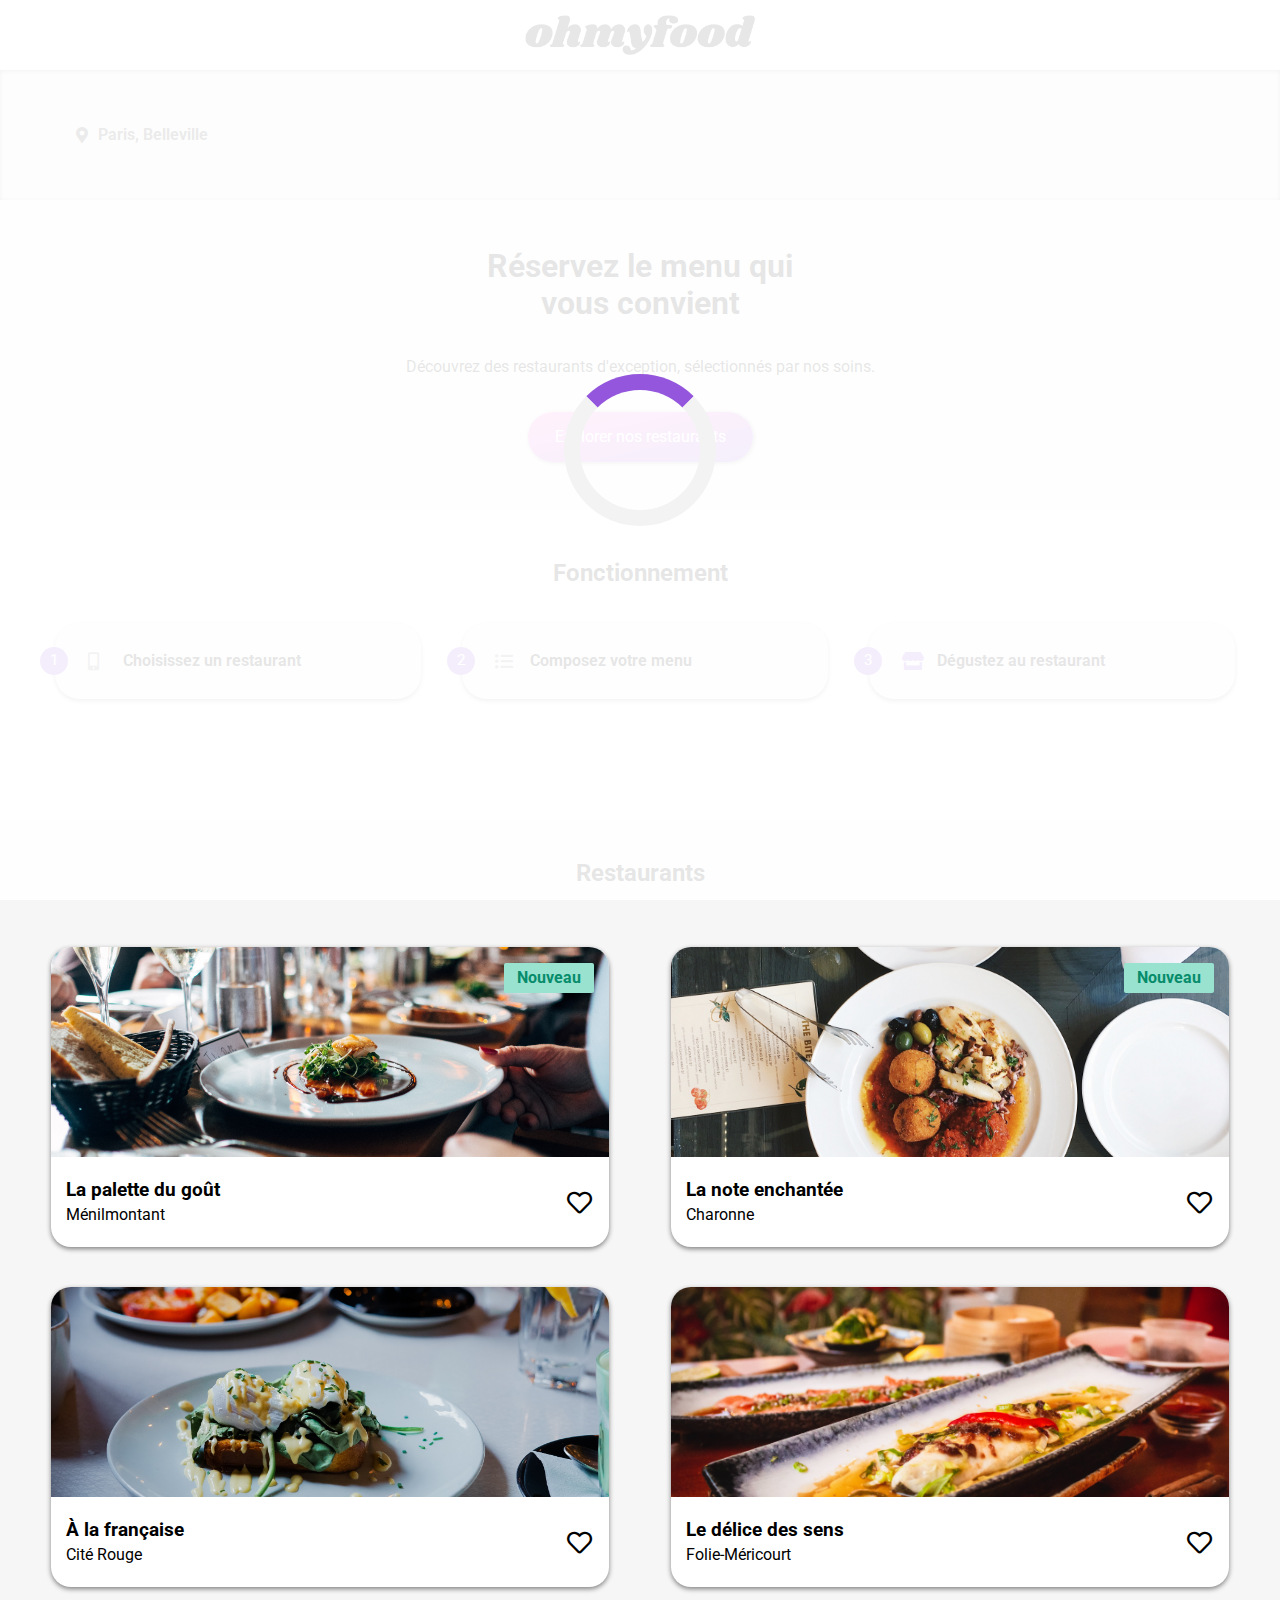
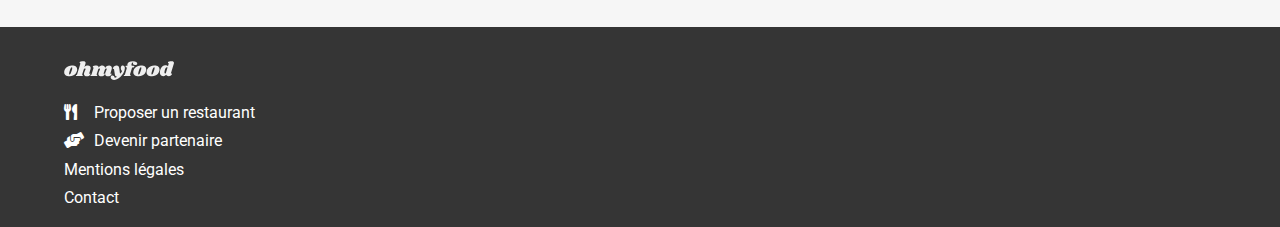
==== commit b7cd2388: "new media querie index.html + push mentorat" ====
--- a/index.html
+++ b/index.html
@@ -5,12 +5,10 @@
     <meta charset="UTF-8">
     <meta http-equiv="X-UA-Compatible" content="IE=edge">
     <meta name="viewport" content="width=device-width, initial-scale=1.0">
-    <link
-        href="https://fonts.googleapis.com/css2?family=Roboto:ital,wght@0,100;0,300;0,400;0,500;0,700;0,900;1,100;1,300;1,400;1,500;1,700;1,900&display=swap"
-        rel="stylesheet">
+    <link rel="stylesheet" href="css/normalize.css">
+    <link href="https://fonts.googleapis.com/css2?family=Roboto:ital,wght@0,100;0,300;0,400;0,500;0,700;0,900;1,100;1,300;1,400;1,500;1,700;1,900&display=swap" rel="stylesheet">
     <link href="https://fonts.googleapis.com/css2?family=Shrikhand&display=swap" rel="stylesheet">
     <link rel="stylesheet" href="https://use.fontawesome.com/releases/v5.7.1/css/all.css">
-    <link rel="stylesheet" href="css/normalize.css">
     <link rel="stylesheet" href="css/style.css">
     <title>Oh my Food</title>
 </head>
@@ -24,10 +22,10 @@
     </header>
 
     <main>
-        <div id="localisation"><i class="fa fa-map-marker-alt"></i>Paris, Belleville<div id="containmap"><iframe src="https://www.google.com/maps/embed?pb=!1m18!1m12!1m3!1d5248.639156781756!2d2.382304428002373!3d48.871184017154896!2m3!1f0!2f0!3f0!3m2!1i1024!2i768!4f13.1!3m3!1m2!1s0x47e66deb8dcf4d1d%3A0x6193d771823c73f6!2sQuartier%20de%20Belleville%2C%2075020%20Paris!5e0!3m2!1sfr!2sfr!4v1648026106680!5m2!1sfr!2sfr" id="map" width="100%" height="100" style="border:0;" allowfullscreen="" loading="lazy"></iframe></div></div>
+        <div id="localisation"><i class="fa fa-map-marker-alt"></i>Paris, Belleville<div id="containmap"><iframe src="https://www.google.com/maps/embed?pb=!1m18!1m12!1m3!1d5248.639156781756!2d2.382304428002373!3d48.871184017154896!2m3!1f0!2f0!3f0!3m2!1i1024!2i768!4f13.1!3m3!1m2!1s0x47e66deb8dcf4d1d%3A0x6193d771823c73f6!2sQuartier%20de%20Belleville%2C%2075020%20Paris!5e0!3m2!1sfr!2sfr!4v1648026106680!5m2!1sfr!2sfr" id="map" width="1500" height="100" style="border:0;" allowfullscreen="" loading="lazy"></iframe></div></div>
 
         <section id="explorer">
-            <h1>Réservez le menu qui vous convient</h1>
+            <h1>Réservez le menu qui </br> vous convient</h1>
             <p>Découvrez des restaurants d'exception, sélectionnés par nos soins.</p>
             <a href="#section-resto" id="explore-btn">Explorer nos restaurants</a>
         </section>
@@ -45,7 +43,7 @@
             <div id="resto-titre">
                 <h2>Restaurants</h2>
             </div>
-            <div id="allrestos">
+            <section id="allrestos">
                 <a href="html/lapalettedugout.html">
                     <div class="restaurant">
                         <p class="new">Nouveau</p>
@@ -112,7 +110,7 @@
                         </div>
                     </div>
                 </a>
-            </div>
+            </section>
         </section>
 
     </main>
--- a/css/style.css
+++ b/css/style.css
@@ -140,10 +140,15 @@
     flex-direction: column;
 }
 
+
+#fonction > h2 {
+    margin-left: -15px; 
+    }
+
 #fonction ol {
     height: 250px;
-    width: 330px;
-    padding: 0 15px 0 15px;
+    width: 320px;
+    padding: 0 20px 0 30px;
     list-style: none;
     display: flex;
     flex-direction: column;
@@ -195,6 +200,7 @@
     flex-direction: column;
     background-color: #F6F6F6;
     overflow: hidden;
+    padding: 20px 20px 20px 20px;
 }
 
 #resto-titre {
@@ -203,7 +209,7 @@
 
 #allrestos {
     height: 90%;
-    padding-top: 20px;
+    padding: 20px 0px 0px 0px;
     display: flex;
     flex-direction: column;
     justify-content: space-between;
@@ -359,7 +365,21 @@
     width: 30px;
 }
 
-/* Tablette et plus */
+/*tablette*/
+@media screen and (min-width: 426px) and (max-width : 1024px){
+
+    #fonction {
+        align-items: center;
+    }
+
+    #resto-titre {
+        display: flex;
+        justify-content: center;
+    }
+
+}
+
+/* petit pc et plus */
 @media screen and (min-width: 1024px) {
 
     #containmap {
@@ -374,6 +394,10 @@
     #fonction {
         align-items: center;
         height: 250px;
+    }
+
+    #fonction > h2 {
+        margin-left: 0px;
     }
 
     #fonction ol {
